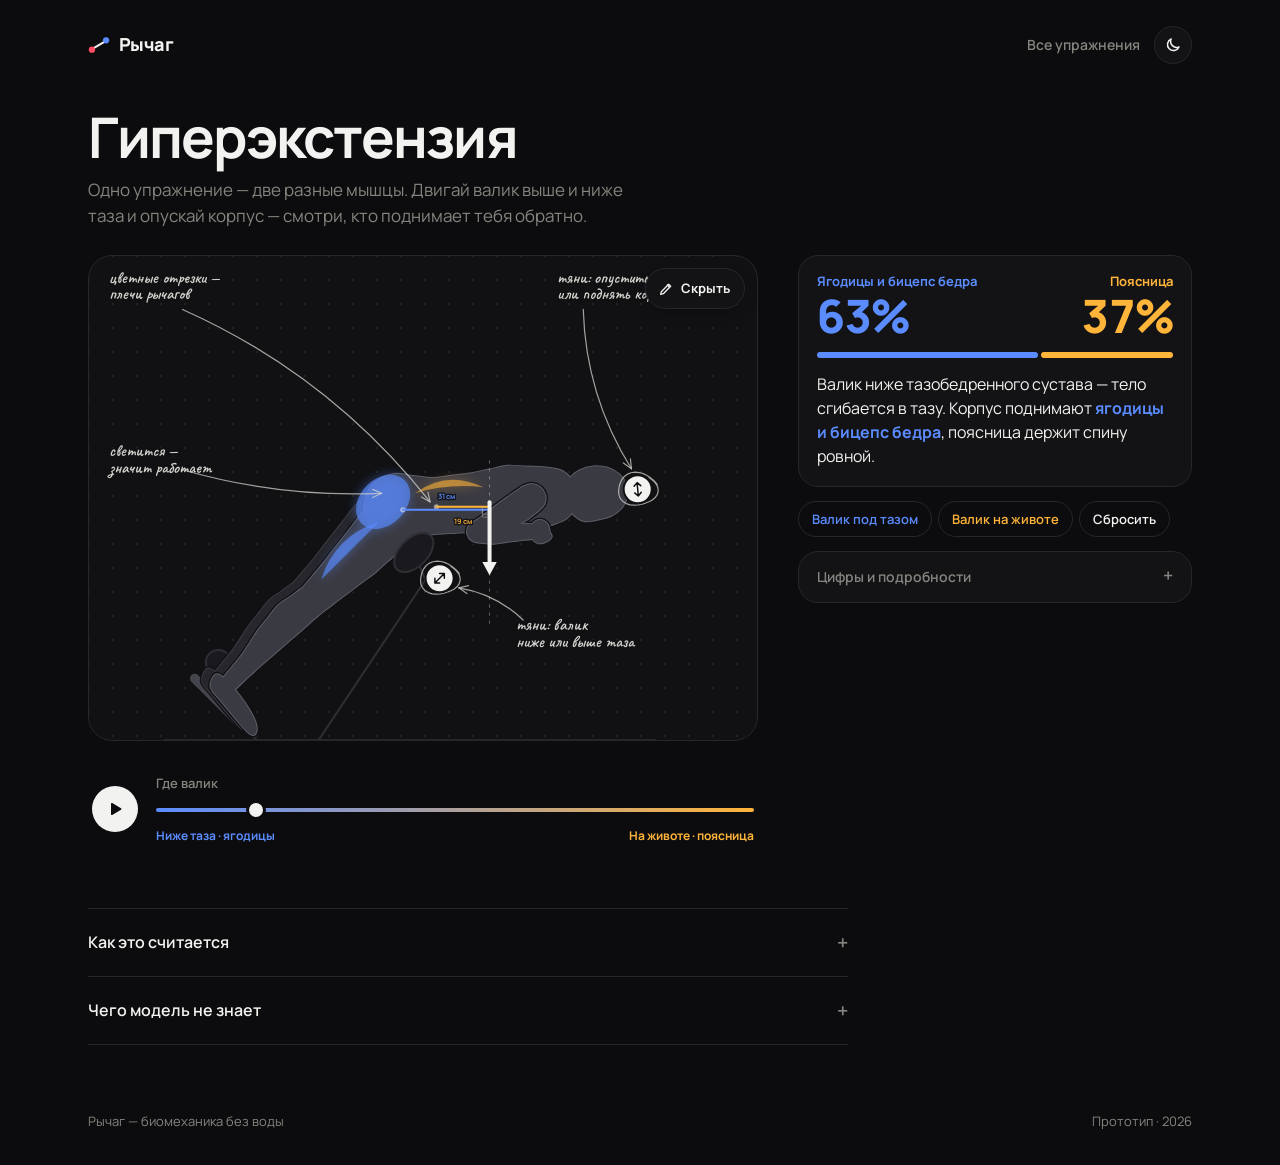
==== exercises/back-extension.html @ 1b476061 "Анатомия рук, вторая нога, подсказки и 4 новых упражнения - Локоть сгибается по анатомии (общее прав" ====
<!doctype html>
<html lang="ru">
<head>
  <meta charset="utf-8">
  <meta name="theme-color" content="#0c0c0e">
  <script>try{if(localStorage.getItem('theme')==='light')document.documentElement.dataset.theme='light'}catch(e){}</script>
  <meta name="viewport" content="width=device-width, initial-scale=1, viewport-fit=cover">
  <title>Гиперэкстензия — Рычаг</title>
  <meta name="description" content="Интерактивная биомеханика гиперэкстензии: как положение валика решает, работают ягодицы или поясница.">
  <link rel="preconnect" href="https://fonts.googleapis.com">
  <link rel="preconnect" href="https://fonts.gstatic.com" crossorigin>
  <link href="https://fonts.googleapis.com/css2?family=Caveat:wght@600;700&family=Manrope:wght@400;600;700;800&display=swap" rel="stylesheet">
  <link rel="stylesheet" href="../assets/css/style.css">
</head>
<body data-exercise="back-extension">
  <div class="wrap">
    <header class="top">
      <a class="logo" href="../index.html" aria-label="Рычаг — на главную">
        <svg class="logo-mark" viewBox="0 0 28 28" aria-hidden="true"><line x1="4" y1="20" x2="24" y2="8"/><circle cx="5" cy="20" r="4"/><circle class="m2" cx="23" cy="8" r="4"/></svg>
        Рычаг
      </a>
      <div class="top-right"><nav><a href="../index.html#exercises">Все упражнения</a></nav><button class="theme-toggle" id="themeToggle" type="button" aria-label="Включить светлую тему"><svg class="i-moon" viewBox="0 0 24 24" aria-hidden="true"><path d="M20 14.5A8 8 0 0 1 9.5 4a8 8 0 1 0 10.5 10.5z"/></svg><svg class="i-sun" viewBox="0 0 24 24" aria-hidden="true"><circle cx="12" cy="12" r="4"/><path d="M12 2v2M12 20v2M4.9 4.9l1.4 1.4M17.7 17.7l1.4 1.4M2 12h2M20 12h2M4.9 19.1l1.4-1.4M17.7 6.3l1.4-1.4"/></svg></button></div>
    </header>

    <main>
      <div class="ex-head">
        <h1>Гиперэкстензия</h1>
        <p class="lead">Одно упражнение — две разные мышцы. Двигай валик выше и ниже таза и опускай корпус — смотри, кто поднимает тебя обратно.</p>
      </div>

      <div class="ex-grid">
        <section class="stage" aria-label="Модель упражнения">
          <div class="scene-box">
            <svg id="scene" role="group" aria-label="Человек выполняет гиперэкстензию на тренажёре под 45 градусов, вид сбоку"></svg>
            <button class="notes-btn" id="notesToggle" type="button" aria-pressed="true">
              <svg viewBox="0 0 24 24" aria-hidden="true"><path d="M4 20l4-1 11-11-3-3L5 16l-1 4z"/><path d="M14 6l3 3"/></svg>
              <span>Скрыть подсказки</span>
            </button>
          </div>
          <ol class="pen-notes" id="penNotes" hidden></ol>
          <div class="stage-bar">
            <button class="btn-play" id="play" type="button" aria-pressed="false" aria-label="Повторения по кругу">
              <svg class="i-play" viewBox="0 0 20 20" aria-hidden="true"><path d="M5 3.5v13a1 1 0 0 0 1.5.86l11-6.5a1 1 0 0 0 0-1.72l-11-6.5A1 1 0 0 0 5 3.5z"/></svg>
              <svg class="i-pause" viewBox="0 0 20 20" aria-hidden="true"><rect x="4" y="3" width="4.5" height="14" rx="1.2"/><rect x="11.5" y="3" width="4.5" height="14" rx="1.2"/></svg>
            </button>
            <div class="push-ctl">
              <label for="ctl" id="ctlLabel"></label>
              <input type="range" id="ctl" min="0" max="100" step="0.5" value="50">
              <div class="range-labels"><span id="ctlLeft"></span><span id="ctlRight"></span></div>
            </div>
          </div>
        </section>

        <aside class="panel" aria-live="polite">
          <div class="card summary">
            <div class="shares" id="shares"></div>
            <div class="split-bar" id="bar" aria-hidden="true"></div>
            <ul class="notes" id="notes"></ul>
          </div>
          <div class="warn" id="warn" hidden></div>
          <div class="presets" id="presets"></div>
          <details class="more card">
            <summary>Цифры и подробности</summary>
            <dl class="nums" id="nums"></dl>
            <ul class="notes notes-more" id="notesMore"></ul>
          </details>
        </aside>
      </div>

      <section class="explain">
        <details>
          <summary>Как это считается</summary>
          <div class="body">
            <p><b>Валик ниже тазобедренного сустава</b> — тело сгибается в тазу, корпус поднимают ягодицы и бицепс бедра, а поясница держит спину ровной.</p>
            <p><b>Валик на животе</b> — таз зажат и сгибаться не может, поэтому сгибается позвоночник, а поднимает корпус поясница.</p>
            <p><b>Самая тяжёлая точка — вверху</b>, когда корпус на одной линии с ногами: центр масс дальше всего от опоры.</p>
            <p>Вес корпуса с руками и головой в модели 45 кг.</p>
          </div>
        </details>
        <details>
          <summary>Чего модель не знает</summary>
          <div class="body">
            <p>Она не видит твою анатомию, длину бёдер и мобильность. Это схема, которая показывает принцип — <b>куда смещается нагрузка</b>, а не точные цифры. Если что-то болит — это повод к врачу, а не к ползунку.</p>
          </div>
        </details>
      </section>
    </main>

    <footer class="foot">
      <span>Рычаг — биомеханика без воды</span>
      <span>Прототип · 2026</span>
    </footer>
  </div>

  <script src="../assets/js/theme.js" defer></script>
  <script src="../assets/js/bio.js" defer></script>
  <script src="../assets/js/scene.js" defer></script>
  <script src="../assets/js/back-extension.js" defer></script>
  <script src="../assets/js/exercise-page.js" defer></script>
</body>
</html>
---- assets/css/style.css ----
/* ── Цвета: тёмная тема по умолчанию, светлая — по переключателю ── */
:root {
  --bg: #0c0c0e;
  --card: #131316;
  --scene-bg: #111114;
  --ink: #f2f2f0;
  --muted: #85857f;
  --line: #26262b;
  --grid-dot: rgba(255, 255, 255, 0.07);
  --m1: #ff4d64;          /* красный: квадрицепсы, грудь, широчайшие, бицепс */
  --m2: #5b8cff;          /* синий: ягодичные, трицепс, дельта */
  --m3: #ffb43a;          /* янтарный: поясница, бицепс бедра */
  --body: #3a3a42;
  --body-edge: #5d5d67;
  --body-far: #26262c;
  --body-far-edge: #3a3a42;
  --machine: #2e2e34;
  --machine-fill: #1a1a1e;
  --pad: #44444c;
  --react: #6a6a72;
  --force: #f2f2f0;
  --pen: #d2d2cd;
  --handle: #f2f2f0;
  --handle-ink: #0c0c0e;
  --warn: #fb923c;
  --focus: #5b8cff;
  color-scheme: dark;
}
:root[data-theme="light"] {
  --bg: #f4f4f2;
  --card: #fbfbfa;
  --scene-bg: #fbfbfa;
  --ink: #111112;
  --muted: #85857f;
  --line: #e2e2de;
  --grid-dot: rgba(17, 17, 18, 0.1);
  --m1: #f2273f;
  --m2: #2c63f0;
  --m3: #f09000;
  --body: #cfcfca;
  --body-edge: #a3a39d;
  --body-far: #b4b4ae;
  --body-far-edge: #9a9a94;
  --machine: #d6d6d1;
  --machine-fill: #ececea;
  --pad: #b9b9b4;
  --react: #a3a39e;
  --force: #111112;
  --pen: #3c3c3a;
  --handle: #111112;
  --handle-ink: #f4f4f2;
  --warn: #c2410c;
  --focus: #2c63f0;
  color-scheme: light;
}

/* ── База ──────────────────────────────────────────────────────── */
*, *::before, *::after { box-sizing: border-box; }
html { -webkit-text-size-adjust: 100%; }
body {
  margin: 0;
  background: var(--bg);
  color: var(--ink);
  font: 400 16px/1.55 "Manrope", system-ui, sans-serif;
  -webkit-font-smoothing: antialiased;
}
h1, h2, h3 { font-weight: 700; letter-spacing: -0.035em; line-height: 1.05; margin: 0; }
p { margin: 0; }
a { color: inherit; }
button { font: inherit; color: inherit; }
:focus-visible { outline: 2px solid var(--focus); outline-offset: 3px; border-radius: 6px; }

.wrap { width: min(1160px, 100%); margin: 0 auto; padding: 0 28px; }
@media (max-width: 600px) { .wrap { padding: 0 16px; } }

/* ── Шапка ─────────────────────────────────────────────────────── */
.top { display: flex; align-items: center; justify-content: space-between; padding: 26px 0 10px; }
.logo { font-weight: 800; font-size: 18px; letter-spacing: -0.03em; text-decoration: none; display: inline-flex; align-items: center; gap: 9px; }
.logo-mark { width: 22px; height: 22px; }
.logo-mark line { stroke: var(--ink); stroke-width: 2.5; stroke-linecap: round; }
.logo-mark circle { fill: var(--m1); }
.logo-mark .m2 { fill: var(--m2); }
.top nav { display: flex; gap: 22px; font-size: 14px; font-weight: 600; }
.top nav a { text-decoration: none; color: var(--muted); }
.top nav a:hover { color: var(--ink); }
.top-right { display: flex; align-items: center; gap: 14px; }
.theme-toggle { width: 38px; height: 38px; border-radius: 50%; border: 1px solid var(--line); background: var(--card); display: grid; place-items: center; cursor: pointer; color: var(--ink); }
.theme-toggle svg { width: 18px; height: 18px; fill: none; stroke: currentColor; stroke-width: 2; stroke-linecap: round; stroke-linejoin: round; }
.theme-toggle .i-sun { display: none; }
:root[data-theme="light"] .theme-toggle .i-sun { display: block; }
:root[data-theme="light"] .theme-toggle .i-moon { display: none; }
.c-m1 { color: var(--m1); }
.c-m2 { color: var(--m2); }
.c-m3 { color: var(--m3); }

/* ── Страница упражнения ───────────────────────────────────────── */
.ex-head { padding: 34px 0 26px; display: grid; gap: 10px; }
.ex-head h1 { font-size: clamp(34px, 5.5vw, 56px); }
.lead { color: var(--muted); font-size: 17px; max-width: 54ch; }

.ex-grid { display: grid; grid-template-columns: minmax(0, 1.7fr) minmax(280px, 1fr); gap: 40px; align-items: start; }
@media (max-width: 920px) { .ex-grid { grid-template-columns: 1fr; gap: 28px; } }

.scene-box {
  position: relative;
  border-radius: 24px; border: 1px solid var(--line); overflow: hidden;
  background-color: var(--scene-bg);
  background-image: radial-gradient(var(--grid-dot) 1.2px, transparent 1.4px);
  background-size: 24px 24px; background-position: 12px 12px;
}
.stage-bar { display: flex; align-items: center; gap: 18px; padding: 18px 4px 6px; }
.stage-foot { display: flex; justify-content: flex-end; padding: 4px 4px 0; }

.btn-play {
  flex: none; width: 46px; height: 46px; border-radius: 50%; border: 0; cursor: pointer;
  background: var(--ink); color: var(--bg); display: grid; place-items: center; transition: transform 0.15s ease;
}
.btn-play:active { transform: scale(0.94); }
.btn-play svg { width: 16px; height: 16px; fill: currentColor; }
.btn-play .i-pause { display: none; }
.btn-play[aria-pressed="true"] .i-play { display: none; }
.btn-play[aria-pressed="true"] .i-pause { display: block; }

.push-ctl { flex: 1; min-width: 0; display: grid; gap: 4px; }
.push-ctl label { font-size: 13px; font-weight: 600; color: var(--muted); }
.range-labels { display: flex; justify-content: space-between; gap: 12px; font-size: 12px; font-weight: 700; }
.range-labels span:last-child { text-align: right; }

input[type="range"] { -webkit-appearance: none; appearance: none; width: 100%; height: 26px; background: transparent; margin: 0; cursor: pointer; }
input[type="range"]::-webkit-slider-runnable-track { height: 4px; border-radius: 99px; background: linear-gradient(90deg, var(--l, var(--m1)), var(--r, var(--m2))); }
input[type="range"]::-moz-range-track { height: 4px; border-radius: 99px; background: linear-gradient(90deg, var(--l, var(--m1)), var(--r, var(--m2))); }
input[type="range"]::-webkit-slider-thumb { -webkit-appearance: none; width: 20px; height: 20px; margin-top: -8px; border-radius: 50%; background: var(--ink); border: 3px solid var(--bg); }
input[type="range"]::-moz-range-thumb { width: 14px; height: 14px; border-radius: 50%; background: var(--ink); border: 3px solid var(--bg); }

/* Панель */
.panel { display: grid; gap: 14px; }
.card { background: var(--card); border: 1px solid var(--line); border-radius: 20px; padding: 18px; }
.summary { display: grid; gap: 14px; }
.shares { display: grid; grid-template-columns: repeat(var(--n, 2), minmax(0, 1fr)); gap: 12px; }
.share { display: grid; gap: 4px; align-content: start; color: var(--c); font-size: 13px; font-weight: 700; line-height: 1.2; }
.share b { font-size: 46px; font-weight: 800; letter-spacing: -0.05em; line-height: 0.95; font-variant-numeric: tabular-nums; }
.share small { display: none; }
.share:last-child:not(:first-child) { text-align: right; }
.shares.n3 .share:nth-child(2) { text-align: center; }
.shares.n3 .share b { font-size: 36px; }
.split-bar { display: flex; height: 6px; gap: 3px; }
.split-bar i { display: block; height: 100%; border-radius: 99px; transition: width 0.12s linear; }

.notes { list-style: none; margin: 0; padding: 0; display: grid; gap: 12px; font-size: 16px; line-height: 1.5; }
.note .dot { display: none; }
.note b { font-weight: 700; }
.warn { color: var(--warn); font-size: 15px; line-height: 1.5; }
.warn strong { font-weight: 700; }
.warn p + p { margin-top: 6px; }

.presets { display: flex; flex-wrap: wrap; gap: 6px; }
.chip {
  border: 1px solid var(--line); background: transparent; border-radius: 99px; padding: 7px 13px;
  font-size: 13px; font-weight: 600; cursor: pointer; transition: border-color 0.15s, background 0.15s;
}
.chip:hover { border-color: var(--ink); }
.chip:active { transform: scale(0.97); }
.chip[aria-pressed] { display: inline-flex; align-items: center; gap: 7px; color: var(--muted); border-color: transparent; padding: 6px 4px; }
.chip[aria-pressed]:hover { color: var(--ink); }
.chip svg { width: 16px; height: 16px; fill: none; stroke: currentColor; stroke-width: 2; stroke-linecap: round; stroke-linejoin: round; }

.more { padding-top: 14px; padding-bottom: 14px; }
.more summary { cursor: pointer; list-style: none; font-size: 14px; font-weight: 600; color: var(--muted); display: flex; justify-content: space-between; }
.more summary::-webkit-details-marker { display: none; }
.more summary::after { content: "+"; font-size: 18px; line-height: 1; transition: transform 0.2s; }
.more[open] summary::after { transform: rotate(45deg); }
.more[open] summary { margin-bottom: 14px; }
.nums { display: grid; grid-template-columns: 1fr 1fr; gap: 12px 16px; margin: 0 0 14px; }
.nums div { display: grid; gap: 1px; }
.nums dt { font-size: 12px; color: var(--muted); }
.nums dd { margin: 0; font-weight: 700; font-variant-numeric: tabular-nums; }
.notes-more { font-size: 14px; color: var(--muted); }
.notes-more b { color: var(--ink); }

/* Пояснения внизу */
.explain { margin: 56px 0 10px; display: grid; max-width: 760px; border-top: 1px solid var(--line); }
.explain details { border-bottom: 1px solid var(--line); }
.explain summary { cursor: pointer; padding: 18px 0; font-weight: 600; list-style: none; display: flex; justify-content: space-between; align-items: center; }
.explain summary::-webkit-details-marker { display: none; }
.explain summary::after { content: "+"; font-size: 20px; color: var(--muted); transition: transform 0.2s; }
.explain details[open] summary::after { transform: rotate(45deg); }
.explain .body { padding: 0 0 20px; display: grid; gap: 10px; color: var(--muted); }
.explain .body b { color: var(--ink); }

/* ── Сцена SVG ─────────────────────────────────────────────────── */
.lp-scene { display: block; width: 100%; height: auto; user-select: none; -webkit-user-select: none; }

/* тренажёры — тонкие линии */
.m-base, .m-frame, .m-rail, .m-sled, .m-grip { stroke: var(--machine); stroke-width: 3px; stroke-linecap: round; fill: none; }
.m-base { stroke-width: 2px; }
.m-rail, .m-sled { stroke-width: 5px; }
.m-pad { stroke: var(--pad); stroke-width: 14px; stroke-linecap: round; }
.m-plate { stroke: var(--pad); stroke-width: 10px; stroke-linecap: round; }
.m-weight { fill: var(--machine-fill); stroke: var(--machine); stroke-width: 3px; }
.m-hub { fill: var(--machine); }
.m-kg { fill: var(--muted); font: 600 14px "Manrope", sans-serif; }
.m-bench { fill: var(--machine-fill); stroke: var(--machine); stroke-width: 3px; }
.mid-mark { fill: var(--muted); }
.cable { stroke: var(--ink); stroke-width: 2px; opacity: 0.55; }

/* тело — один спокойный силуэт */
.b-sil { fill: var(--body); }
.b-rim { fill: none; stroke: var(--body-edge); stroke-width: 3px; stroke-linejoin: round; }
.far .b-sil { fill: var(--body-far); }
.far .b-rim { stroke: var(--body-far-edge); }
.b-sep { fill: none; stroke: var(--scene-bg); stroke-width: 7px; stroke-linejoin: round; }
.bone { display: none; }
.joint { fill: var(--ink); stroke: none; r: 4px; opacity: 0.55; }

/* мышцы */
.mu-m1 { fill: var(--m1); }
.mu-m2 { fill: var(--m2); }
.mu-m3 { fill: var(--m3); }


/* силы и рычаги */
.fline { stroke: var(--ink); stroke-width: 1.5; stroke-dasharray: 5 7; opacity: 0.35; }
.lever { stroke-width: 3; stroke-linecap: round; }
.lever.m1 { stroke: var(--m1); }
.lever.m2 { stroke: var(--m2); }
.lever.m3 { stroke: var(--m3); }
.lever.neg { stroke-dasharray: 2 6; opacity: 0.5; }
.ra { fill: none; stroke: var(--ink); stroke-width: 1.2; opacity: 0.35; }
.lever-lbl { font: 700 11px "Manrope", sans-serif; paint-order: stroke; stroke: var(--scene-bg); stroke-width: 4px; stroke-linejoin: round; opacity: 0.9; }
.lever-lbl.m1 { fill: var(--m1); }
.lever-lbl.m2 { fill: var(--m2); }
.lever-lbl.m3 { fill: var(--m3); }
.arrow-line { stroke-linecap: round; }
.ar-force .arrow-line { stroke: var(--force); }
.ar-force .arrow-head { fill: var(--force); }
.ar-react .arrow-line { stroke: var(--react); }
.ar-react .arrow-head { fill: var(--react); }
.press { fill: var(--react); opacity: 0.35; }

/* график в сгибаниях */
.chart-bg { fill: none; }
.chart-axis { stroke: var(--muted); stroke-width: 1.2; opacity: 0.5; }
.chart-curve { fill: none; stroke: var(--m1); stroke-width: 3; stroke-linejoin: round; }
.chart-dot { fill: var(--m1); stroke: var(--scene-bg); stroke-width: 3; }
.chart-curve.m2 { stroke: var(--m2); }
.chart-dot.m2 { fill: var(--m2); }
.chart-curve.m3 { stroke: var(--m3); }
.chart-dot.m3 { fill: var(--m3); }
.chart-lbl { fill: var(--muted); font: 600 13px "Manrope", sans-serif; }

/* ручки */
.ctl { cursor: grab; touch-action: none; outline: none; }
.ctl.dragging, .is-dragging { cursor: grabbing; }
.ctl-hit { fill: transparent; }
.ctl-ring { fill: var(--handle); stroke: var(--scene-bg); stroke-width: 3; transition: r 0.15s; }
.ctl:hover .ctl-ring, .ctl.dragging .ctl-ring { r: 24; }
.ctl:focus-visible .ctl-ring { stroke: var(--focus); stroke-width: 4; }
.ctl-glyph { stroke: var(--handle-ink); stroke-width: 2.2; fill: none; stroke-linecap: round; stroke-linejoin: round; pointer-events: none; }
.ctl-pulse { fill: none; stroke: var(--handle); stroke-width: 1.5; opacity: 0; transform-box: fill-box; transform-origin: center; animation: pulse 2.6s ease-out infinite; }
.is-dragging .ctl-pulse, .touched .ctl-pulse { animation: none; }
@keyframes pulse { 0% { opacity: 0.4; transform: scale(0.8); } 100% { opacity: 0; transform: scale(1.5); } }

/* пометки «ручкой» */
.note-txt { fill: var(--pen); font: 600 calc(25px * var(--ns, 1)) "Caveat", "Comic Sans MS", cursive; paint-order: stroke; stroke: var(--scene-bg); stroke-width: 6px; stroke-linejoin: round; }
.note-ln { fill: none; stroke: var(--pen); stroke-width: 1.8; stroke-linecap: round; stroke-linejoin: round; opacity: 0.75; }
.note-num { fill: var(--pen); font: 700 38px "Caveat", cursive; paint-order: stroke; stroke: var(--scene-bg); stroke-width: 6px; }
.layer-notes { pointer-events: none; transition: opacity 0.2s; }
.notes-off .layer-notes { opacity: 0; }
.pen-notes { margin: 14px 4px 0; padding: 0; list-style: none; counter-reset: pen; display: grid; gap: 3px; color: var(--pen); font: 600 21px/1.15 "Caveat", "Comic Sans MS", cursive; }
.pen-notes li { counter-increment: pen; display: grid; grid-template-columns: 26px 1fr; gap: 6px; align-items: start; }
.pen-notes li::before { content: counter(pen); width: 21px; height: 21px; border: 1.5px solid var(--pen); border-radius: 50%; display: grid; place-items: center; font-size: 15px; line-height: 1; margin-top: 1px; }
.pen-notes.is-off { display: none; }

/* ── Главная ───────────────────────────────────────────────────── */
.hero { padding: 72px 0 56px; display: grid; gap: 18px; }
.hero h1 { font-size: clamp(40px, 7.5vw, 84px); max-width: 13ch; }
.hero h1 em { font-style: normal; background: linear-gradient(90deg, var(--m1), var(--m2)); -webkit-background-clip: text; background-clip: text; color: transparent; }
.btn { display: inline-flex; align-items: center; gap: 10px; padding: 13px 20px; border-radius: 99px; background: var(--ink); color: var(--bg); text-decoration: none; font-weight: 700; font-size: 15px; width: fit-content; transition: transform 0.15s ease; }
.btn:active { transform: scale(0.97); }

.cards { display: grid; grid-template-columns: repeat(auto-fill, minmax(300px, 1fr)); gap: 28px 20px; padding-bottom: 20px; }
.ex-card { display: grid; gap: 12px; text-decoration: none; }
.ex-card .thumb {
  aspect-ratio: 4 / 3; border-radius: 20px; border: 1px solid var(--line); display: grid; place-items: center; overflow: hidden; transition: transform 0.25s ease, border-color 0.2s;
  background-color: var(--scene-bg); background-image: radial-gradient(var(--grid-dot) 1.2px, transparent 1.4px); background-size: 20px 20px;
}
.ex-card:hover .thumb { border-color: var(--muted); }
.ex-card:hover .thumb { transform: translateY(-3px); }
.ex-card .thumb svg { width: 100%; height: 100%; }
.ex-card h3 { font-size: 19px; letter-spacing: -0.02em; }
.ex-card .tags { font-size: 14px; color: var(--muted); }

.foot { padding: 56px 0 34px; color: var(--muted); font-size: 13px; display: flex; justify-content: space-between; gap: 16px; flex-wrap: wrap; }

@media (max-width: 600px) {
  .lever-lbl { font-size: 17px; stroke-width: 5px; }
  .m-kg { font-size: 24px; }
  .share b { font-size: 40px; }
  .shares.n3 .share b { font-size: 28px; }
  .m-base, .m-frame, .m-grip { stroke-width: 5px; }
  .chart-lbl { font-size: 22px; }
  .chart-curve { stroke-width: 5; }
  .chart-axis { stroke-width: 2; }
}

@media (prefers-reduced-motion: reduce) {
  *, *::before, *::after { animation: none !important; transition: none !important; }
}

/* Кнопка подсказок в углу картинки */
.notes-btn {
  position: absolute; top: 12px; right: 12px; z-index: 2;
  display: inline-flex; align-items: center; gap: 7px; padding: 9px 14px 9px 12px;
  border-radius: 99px; border: 1px solid var(--line); background: var(--card); color: var(--ink);
  font-size: 13px; font-weight: 700; cursor: pointer; box-shadow: 0 6px 18px -8px rgba(0, 0, 0, 0.5);
  transition: background 0.2s, color 0.2s, transform 0.15s;
}
.notes-btn:active { transform: scale(0.96); }
.notes-btn svg { width: 16px; height: 16px; fill: none; stroke: currentColor; stroke-width: 2; stroke-linecap: round; stroke-linejoin: round; }
.notes-btn[aria-pressed="false"] { background: var(--ink); color: var(--bg); border-color: var(--ink); }
@media (max-width: 600px) { .notes-btn { top: 8px; right: 8px; padding: 8px 12px 8px 10px; } }
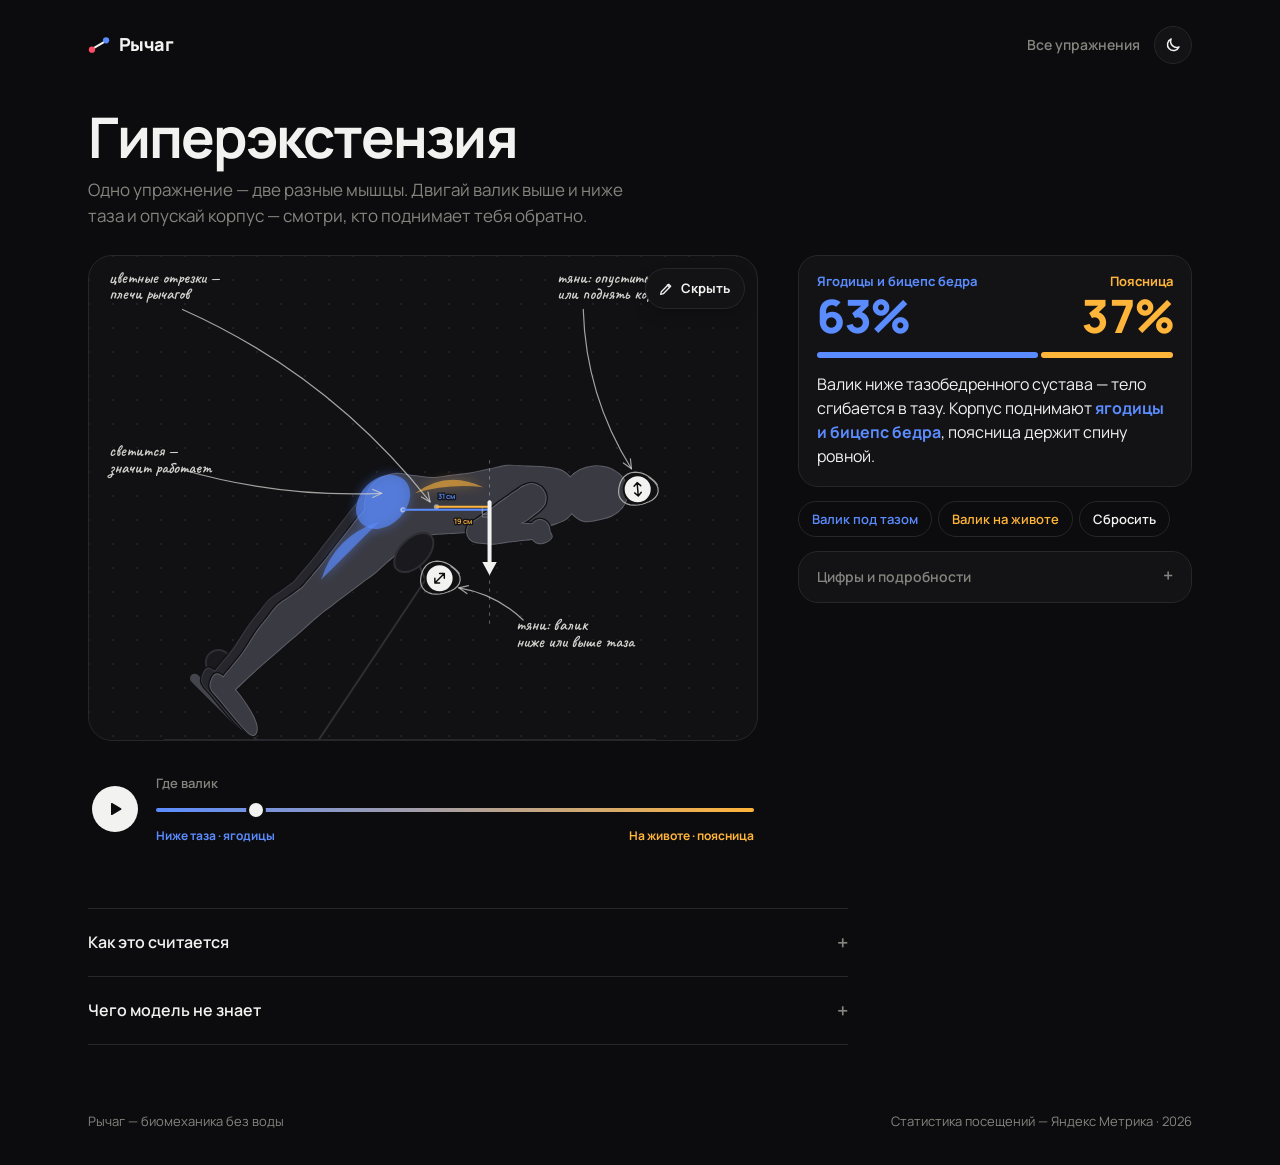
==== commit 11dc31cc: "Яндекс Метрика: счётчик и события Счётчик 114130663 на всех страницах, работает только на github.io." ====
--- a/exercises/back-extension.html
+++ b/exercises/back-extension.html
@@ -3,6 +3,21 @@
 <head>
   <meta charset="utf-8">
   <meta name="theme-color" content="#0c0c0e">
+  <!-- Yandex.Metrika counter: работает только на опубликованном сайте -->
+  <script>
+    window.track = function () {};
+    if (/github\.io$/.test(location.hostname)) {
+      (function(m,e,t,r,i,k,a){m[i]=m[i]||function(){(m[i].a=m[i].a||[]).push(arguments)};
+      m[i].l=1*new Date();
+      for (var j = 0; j < document.scripts.length; j++) {if (document.scripts[j].src === r) { return; }}
+      k=e.createElement(t),a=e.getElementsByTagName(t)[0],k.async=1,k.src=r,a.parentNode.insertBefore(k,a)})
+      (window, document, 'script', 'https://mc.yandex.ru/metrika/tag.js?id=114130663', 'ym');
+      ym(114130663, 'init', { ssr: true, webvisor: true, clickmap: true, accurateTrackBounce: true, trackLinks: true });
+      // события: какие упражнения двигают, чем пользуются
+      window.track = function (goal, params) { try { ym(114130663, 'reachGoal', goal, params); } catch (e) {} };
+    }
+  </script>
+  <!-- /Yandex.Metrika counter -->
   <script>try{if(localStorage.getItem('theme')==='light')document.documentElement.dataset.theme='light'}catch(e){}</script>
   <meta name="viewport" content="width=device-width, initial-scale=1, viewport-fit=cover">
   <title>Гиперэкстензия — Рычаг</title>
@@ -13,6 +28,7 @@
   <link rel="stylesheet" href="../assets/css/style.css">
 </head>
 <body data-exercise="back-extension">
+  <noscript><div><img src="https://mc.yandex.ru/watch/114130663" style="position:absolute; left:-9999px;" alt=""></div></noscript>
   <div class="wrap">
     <header class="top">
       <a class="logo" href="../index.html" aria-label="Рычаг — на главную">
@@ -88,7 +104,7 @@
 
     <footer class="foot">
       <span>Рычаг — биомеханика без воды</span>
-      <span>Прототип · 2026</span>
+      <span>Статистика посещений — Яндекс Метрика · 2026</span>
     </footer>
   </div>
 
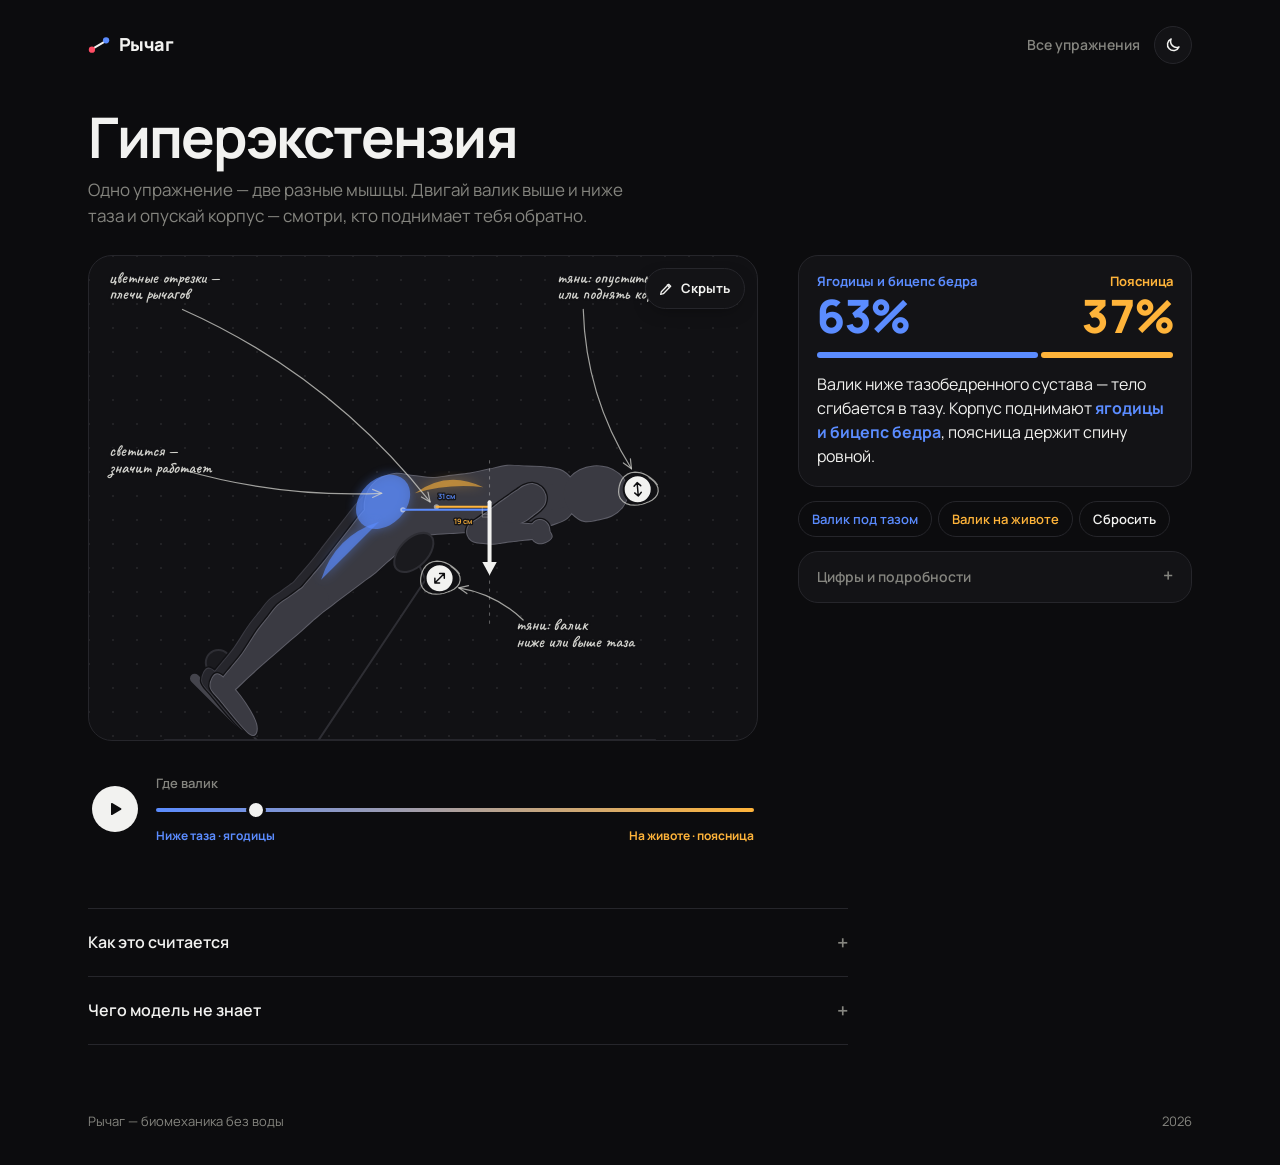
==== commit 880fd334: "Убрать строку про Метрику из подвала Co-Authored-By: Claude Opus 5.5 <noreply@anthropic.com>" ====
--- a/exercises/back-extension.html
+++ b/exercises/back-extension.html
@@ -104,7 +104,7 @@
 
     <footer class="foot">
       <span>Рычаг — биомеханика без воды</span>
-      <span>Статистика посещений — Яндекс Метрика · 2026</span>
+      <span>2026</span>
     </footer>
   </div>
 
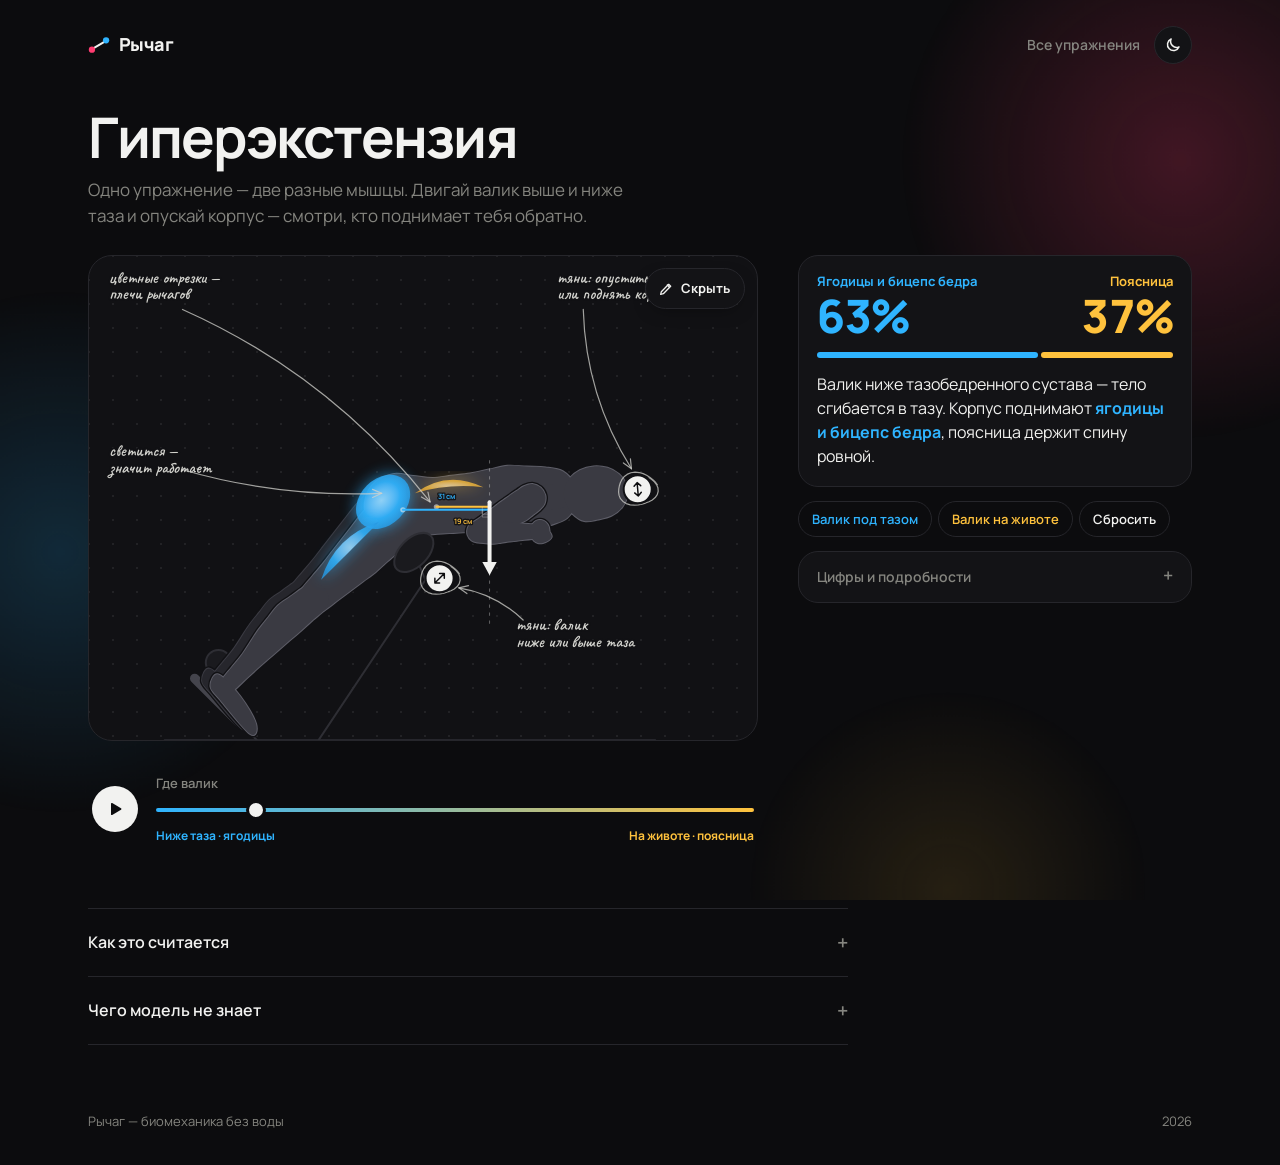
==== commit cf75d5e7: "Градиентные мышцы и цветные пятна на фоне Co-Authored-By: Claude Opus 5.5 <noreply@anthropic.com>" ====
--- a/exercises/back-extension.html
+++ b/exercises/back-extension.html
@@ -28,6 +28,7 @@
   <link rel="stylesheet" href="../assets/css/style.css">
 </head>
 <body data-exercise="back-extension">
+  <div class="amb" aria-hidden="true"><i class="a"></i><i class="b"></i><i class="c"></i></div>
   <noscript><div><img src="https://mc.yandex.ru/watch/114130663" style="position:absolute; left:-9999px;" alt=""></div></noscript>
   <div class="wrap">
     <header class="top">
--- a/assets/css/style.css
+++ b/assets/css/style.css
@@ -7,9 +7,9 @@
   --muted: #85857f;
   --line: #26262b;
   --grid-dot: rgba(255, 255, 255, 0.07);
-  --m1: #ff4d64;          /* красный: квадрицепсы, грудь, широчайшие, бицепс */
-  --m2: #5b8cff;          /* синий: ягодичные, трицепс, дельта */
-  --m3: #ffb43a;          /* янтарный: поясница, бицепс бедра */
+  --m1: #ff3d71;          /* малиновый: квадрицепсы, грудь, широчайшие, бицепс */
+  --m2: #2fb4ff;          /* электрик: ягодичные, трицепс, дельта */
+  --m3: #ffc23d;          /* золотой: поясница, бицепс бедра */
   --body: #3a3a42;
   --body-edge: #5d5d67;
   --body-far: #26262c;
@@ -34,9 +34,9 @@
   --muted: #85857f;
   --line: #e2e2de;
   --grid-dot: rgba(17, 17, 18, 0.1);
-  --m1: #f2273f;
-  --m2: #2c63f0;
-  --m3: #f09000;
+  --m1: #ec1c5a;
+  --m2: #0a8ee8;
+  --m3: #f29a00;
   --body: #cfcfca;
   --body-edge: #a3a39d;
   --body-far: #b4b4ae;
@@ -216,6 +216,32 @@
 .mu-m1 { fill: var(--m1); }
 .mu-m2 { fill: var(--m2); }
 .mu-m3 { fill: var(--m3); }
+/* градиент заливки мышцы: светлая середина → цвет → чуть глубже к краю */
+.gs.m1 { stop-color: var(--m1); }
+.gs.m2 { stop-color: var(--m2); }
+.gs.m3 { stop-color: var(--m3); }
+.gs-hi.m1 { stop-color: #ff9fbb; stop-color: color-mix(in srgb, var(--m1) 45%, #fff); }
+.gs-hi.m2 { stop-color: #a6e0ff; stop-color: color-mix(in srgb, var(--m2) 45%, #fff); }
+.gs-hi.m3 { stop-color: #ffe39e; stop-color: color-mix(in srgb, var(--m3) 45%, #fff); }
+.gs-lo.m1 { stop-color: #d0124d; stop-color: color-mix(in srgb, var(--m1) 80%, #5a0030); }
+.gs-lo.m2 { stop-color: #1b7fd6; stop-color: color-mix(in srgb, var(--m2) 80%, #062a70); }
+.gs-lo.m3 { stop-color: #f08a12; stop-color: color-mix(in srgb, var(--m3) 80%, #b03a00); }
+
+/* ── Цветные пятна на фоне страницы, медленно плывут ─────────── */
+.amb { position: fixed; inset: 0; z-index: -1; overflow: hidden; pointer-events: none; }
+.amb i { position: absolute; border-radius: 50%; animation: drift 28s ease-in-out infinite alternate; will-change: transform; }
+.amb .a { width: 640px; height: 640px; right: -220px; top: -160px;
+  background: radial-gradient(circle, rgba(255, 61, 113, 0.2), transparent 62%);
+  background: radial-gradient(circle, color-mix(in srgb, var(--m1) 22%, transparent), transparent 62%); }
+.amb .b { width: 600px; height: 600px; left: -240px; top: 28vh; animation-delay: -9s;
+  background: radial-gradient(circle, rgba(47, 180, 255, 0.17), transparent 62%);
+  background: radial-gradient(circle, color-mix(in srgb, var(--m2) 18%, transparent), transparent 62%); }
+.amb .c { width: 460px; height: 460px; right: 8vw; bottom: -220px; animation-delay: -18s;
+  background: radial-gradient(circle, rgba(255, 194, 61, 0.1), transparent 62%);
+  background: radial-gradient(circle, color-mix(in srgb, var(--m3) 11%, transparent), transparent 62%); }
+:root[data-theme="light"] .amb { opacity: 0.6; }
+@keyframes drift { from { transform: translate(0, 0) scale(1); } to { transform: translate(4vw, -3vh) scale(1.08); } }
+@media (prefers-reduced-motion: reduce) { .amb i { animation: none; } }
 
 
 /* силы и рычаги */
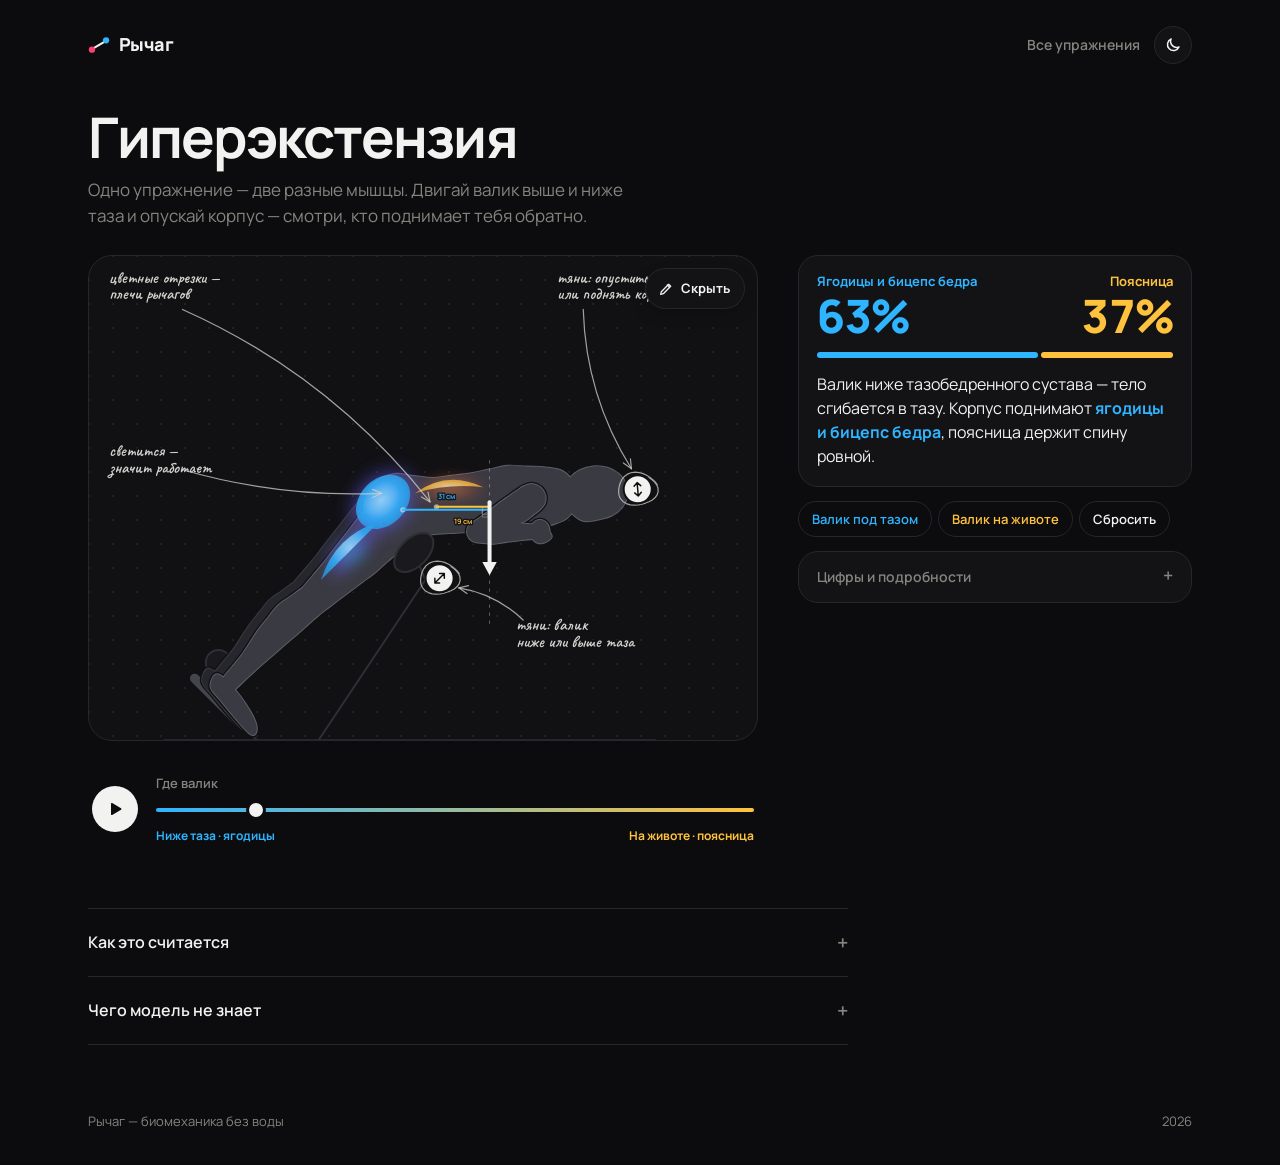
==== commit 017b0ada: "Толчок в ягодичном мосте и жиме лёжа, градиентный ореол мышц, без пятен на фоне Co-Authored-By: Clau" ====
--- a/exercises/back-extension.html
+++ b/exercises/back-extension.html
@@ -28,7 +28,6 @@
   <link rel="stylesheet" href="../assets/css/style.css">
 </head>
 <body data-exercise="back-extension">
-  <div class="amb" aria-hidden="true"><i class="a"></i><i class="b"></i><i class="c"></i></div>
   <noscript><div><img src="https://mc.yandex.ru/watch/114130663" style="position:absolute; left:-9999px;" alt=""></div></noscript>
   <div class="wrap">
     <header class="top">
--- a/assets/css/style.css
+++ b/assets/css/style.css
@@ -226,22 +226,11 @@
 .gs-lo.m1 { stop-color: #d0124d; stop-color: color-mix(in srgb, var(--m1) 80%, #5a0030); }
 .gs-lo.m2 { stop-color: #1b7fd6; stop-color: color-mix(in srgb, var(--m2) 80%, #062a70); }
 .gs-lo.m3 { stop-color: #f08a12; stop-color: color-mix(in srgb, var(--m3) 80%, #b03a00); }
-
-/* ── Цветные пятна на фоне страницы, медленно плывут ─────────── */
-.amb { position: fixed; inset: 0; z-index: -1; overflow: hidden; pointer-events: none; }
-.amb i { position: absolute; border-radius: 50%; animation: drift 28s ease-in-out infinite alternate; will-change: transform; }
-.amb .a { width: 640px; height: 640px; right: -220px; top: -160px;
-  background: radial-gradient(circle, rgba(255, 61, 113, 0.2), transparent 62%);
-  background: radial-gradient(circle, color-mix(in srgb, var(--m1) 22%, transparent), transparent 62%); }
-.amb .b { width: 600px; height: 600px; left: -240px; top: 28vh; animation-delay: -9s;
-  background: radial-gradient(circle, rgba(47, 180, 255, 0.17), transparent 62%);
-  background: radial-gradient(circle, color-mix(in srgb, var(--m2) 18%, transparent), transparent 62%); }
-.amb .c { width: 460px; height: 460px; right: 8vw; bottom: -220px; animation-delay: -18s;
-  background: radial-gradient(circle, rgba(255, 194, 61, 0.1), transparent 62%);
-  background: radial-gradient(circle, color-mix(in srgb, var(--m3) 11%, transparent), transparent 62%); }
-:root[data-theme="light"] .amb { opacity: 0.6; }
-@keyframes drift { from { transform: translate(0, 0) scale(1); } to { transform: translate(4vw, -3vh) scale(1.08); } }
-@media (prefers-reduced-motion: reduce) { .amb i { animation: none; } }
+/* ореол уходит в соседний оттенок: малиновый → фиолетовый, голубой → индиго, золотой → коралл */
+.gh.m1 { stop-color: #a64dff; }
+.gh.m2 { stop-color: #6b5cff; }
+.gh.m3 { stop-color: #ff5f3d; }
+
 
 
 /* силы и рычаги */
